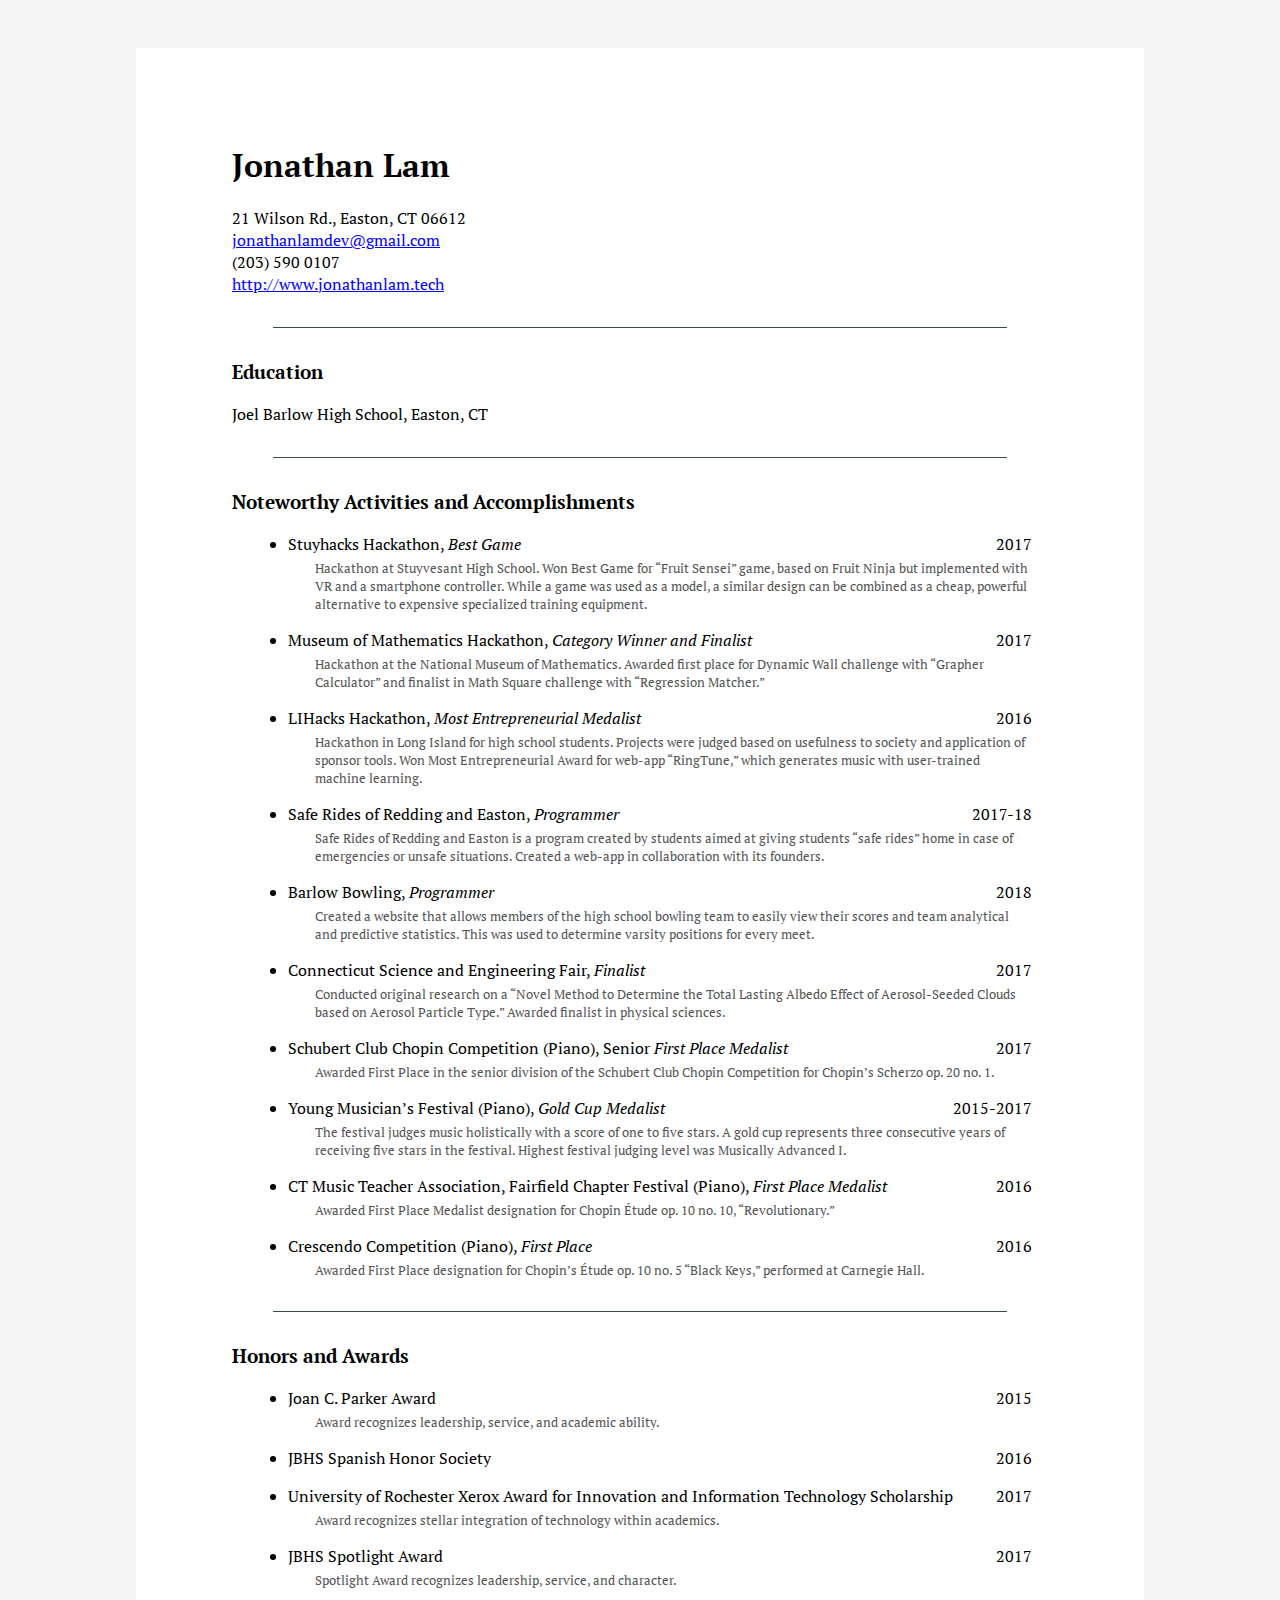
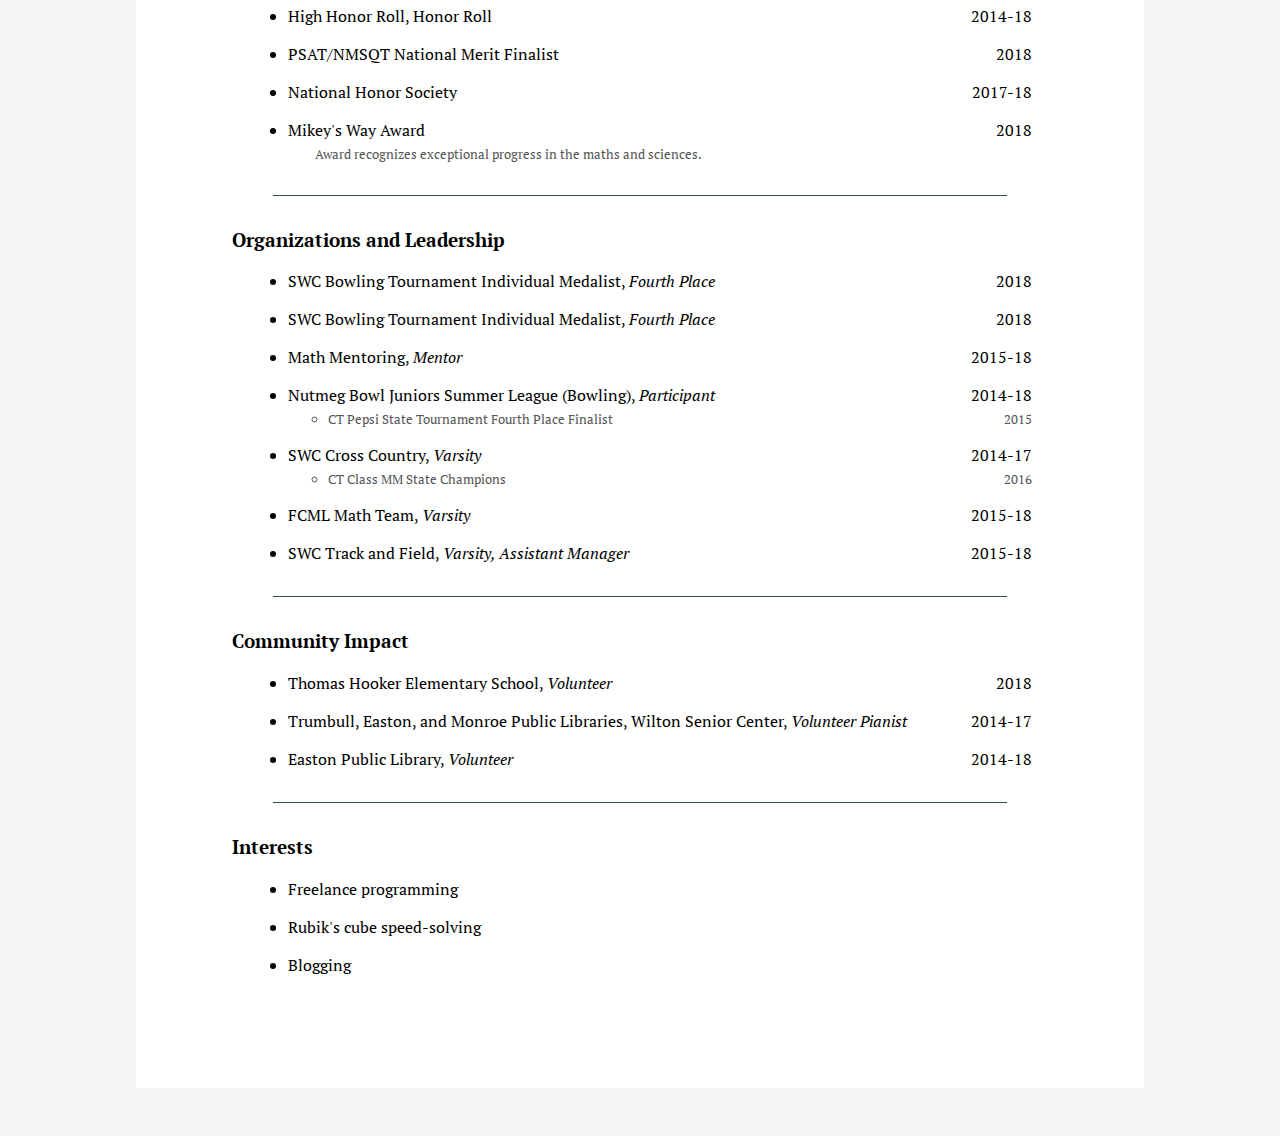
==== hs-resume/index.html @ 80af19aa "separated high school resume" ====
<!doctype html>
<html>
  <head>
    <title>Jonathan Lam &mdash; Résumé</title>
    <link rel='stylesheet' href='https://fonts.googleapis.com/css?family=PT+Serif:400,700'>
    <link rel='stylesheet' href='./main.css'>
  </head>
  <body>
    <h1>Jonathan Lam</h1>
    <p>21 Wilson Rd., Easton, CT 06612</p>
    <p><a href='mailto:jonathanlamdev@gmail.com' target='_blank'>jonathanlamdev@gmail.com</a></p>
    <p>(203) 590 0107</p>
    <p><a href='../'>http://www.jonathanlam.tech</a></p>
    <hr>
    <h3>Education</h3>
    <p>Joel Barlow High School, Easton, CT</p>
    <hr>
    <h3>Noteworthy Activities and Accomplishments</h3>
    <ul>
      <li>
        <p class='float-right'>2017</p>
        <p>Stuyhacks Hackathon, <em>Best Game</em></p>
        <p>Hackathon at Stuyvesant High School. Won Best Game for “Fruit Sensei” game, based on Fruit Ninja but implemented with VR and a smartphone controller. While a game was used as a model, a similar design can be combined as a cheap, powerful alternative to expensive specialized training equipment.</p>
      </li>
      <li>
        <p class='float-right'>2017</p>
        <p>Museum of Mathematics Hackathon, <em>Category Winner and Finalist</em></p>
        <p>Hackathon at the National Museum of Mathematics. Awarded first place for Dynamic Wall challenge with “Grapher Calculator” and finalist in Math Square challenge with “Regression Matcher.”</p>
      </li>
      <li>
        <p class='float-right'>2016</p>
        <p>LIHacks Hackathon, <em>Most Entrepreneurial Medalist</em></p>
        <p>Hackathon in Long Island for high school students. Projects were judged based on usefulness to society and application of sponsor tools. Won Most Entrepreneurial Award for web-app “RingTune,” which generates music with user-trained machine learning.</p>
      </li>
      <li>
        <p class='float-right'>2017-18</p>
        <p>Safe Rides of Redding and Easton, <em>Programmer</em></p>
        <p>Safe Rides of Redding and Easton is a program created by students aimed at giving students “safe rides” home in case of emergencies or unsafe situations. Created a web-app in collaboration with its founders.</p>
      </li>
      <li>
        <p class='float-right'>2018</p>
        <p>Barlow Bowling, <em>Programmer</em></p>
        <p>Created a website that allows members of the high school bowling team to easily view their scores and team analytical and predictive statistics. This was used to determine varsity positions for every meet.</p>
      </li>
      <li>
        <p class='float-right'>2017</p>
        <p>Connecticut Science and Engineering Fair, <em>Finalist</em></p>
        <p>Conducted original research on a “Novel Method to Determine the Total Lasting Albedo Effect of Aerosol-Seeded Clouds based on Aerosol Particle Type.” Awarded finalist in physical sciences.</p>
      </li>
      <li>
        <p class='float-right'>2017</p>
        <p>Schubert Club Chopin Competition (Piano), Senior <em>First Place Medalist</em></p>
        <p>Awarded First Place in the senior division of the Schubert Club Chopin Competition for Chopin’s Scherzo op. 20 no. 1.</p>
      </li>
      <li>
        <p class='float-right'>2015-2017</p>
        <p>Young Musician’s Festival (Piano), <em>Gold Cup Medalist</em></p>
        <p>The festival judges music holistically with a score of one to five stars. A gold cup represents three consecutive years of receiving five stars in the festival. Highest festival judging level was Musically Advanced I.</p>
      </li>
      <li>
        <p class='float-right'>2016</p>
        <p>CT Music Teacher Association, Fairfield Chapter Festival (Piano), <em>First Place Medalist</em></p>
        <p>Awarded First Place Medalist designation for Chopin Étude op. 10 no. 10, “Revolutionary.”</p>
      </li>
      <li>
        <p class='float-right'>2016</p>
        <p>Crescendo Competition (Piano), <em>First Place</em></p>
        <p>Awarded First Place designation for Chopin’s Étude op. 10 no. 5 “Black Keys,” performed at Carnegie Hall.</p>
      </li>
    </ul>
    <hr>
    <h3>Honors and Awards</h3>
    <ul>
      <li>
        <p class='float-right'>2015</p>
        <p>Joan C. Parker Award</p>
        <p>Award recognizes leadership, service, and academic ability.</p>
      </li>
      <li>
        <p class='float-right'>2016</p>
        <p>JBHS Spanish Honor Society</p>
      </li>
      <li>
        <p class='float-right'>2017</p>
        <p>University of Rochester Xerox Award for Innovation and Information Technology Scholarship</p>
        <p>Award recognizes stellar integration of technology within academics.</p>
      </li>
      <li>
        <p class='float-right'>2017</p>
        <p>JBHS Spotlight Award</p>
        <p>Spotlight Award recognizes leadership, service, and character.</p>
      </li>
      <li>
        <p class='float-right'>2014-18</p>
        <p>High Honor Roll, Honor Roll</p>
      </li>
      <li>
        <p class='float-right'>2018</p>
        <p>PSAT/NMSQT National Merit Finalist</p>
      </li>
      <li>
        <p class='float-right'>2017-18</p>
        <p>National Honor Society</p>
      </li>
      <li>
        <p class='float-right'>2018</p>
        <p>Mikey's Way Award</p>
        <p>Award recognizes exceptional progress in the maths and sciences.</p>
      </li>
    </ul>
    <hr>
    <h3>Organizations and Leadership
    </h3>
    <ul>
      <li>
        <p class='float-right'>2018</p>
        <p>SWC Bowling Tournament Individual Medalist, <em>Fourth Place</em></p>
      </li>
      <li>
        <p class='float-right'>2018</p>
        <p>SWC Bowling Tournament Individual Medalist, <em>Fourth Place</em></p>
      </li>
      <li>
        <p class='float-right'>2015-18</p>
        <p>Math Mentoring, <em>Mentor</em></p>
      </li>
      <li>
        <p class='float-right'>2014-18</p>
        <p>Nutmeg Bowl Juniors Summer League (Bowling), <em>Participant</em></p>
        <ul>
          <li>
            <p class='float-right'>2015</p>
            <p>CT Pepsi State Tournament Fourth Place Finalist</p>
          </li>
        </ul>
      </li>
      <li>
        <p class='float-right'>2014-17</p>
        <p>SWC Cross Country, <em>Varsity</em></p>
        <ul>
          <li>
            <p class='float-right'>2016</p>
            <p>CT Class MM State Champions</p>
          </li>
        </ul>
      </li>
      <li>
        <p class='float-right'>2015-18</p>
        <p>FCML Math Team, <em>Varsity</em></p>
      </li>
      <li>
        <p class='float-right'>2015-18</p>
        <p>SWC Track and Field, <em>Varsity, Assistant Manager</em></p>
      </li>
    </ul>
    <hr>
    <h3>Community Impact</h3>
    <ul>
      <li>
        <p class='float-right'>2018</p>
        <p>Thomas Hooker Elementary School, <em>Volunteer</em></p>
      </li>
      <li>
        <p class='float-right'>2014-17</p>
        <p>Trumbull, Easton, and Monroe Public Libraries, Wilton Senior Center, <em>Volunteer Pianist</em></p>
      </li>
      <li>
        <p class='float-right'>2014-18</p>
        <p>Easton Public Library, <em>Volunteer</em></p>
      </li>
    </ul>
    <hr>
    <h3>Interests</h3>
    <ul>
      <li>Freelance programming</li>
      <li>Rubik's cube speed-solving</li>
      <li>Blogging</li>
    </ul>
  </body>
</html>
---- hs-resume/main.css ----
* {
  margin-top: 0;
  box-sizing: border-bpx;
}
body, html {
  margin: 0;
  padding: 0;
  font-family: 'pt serif', serif;
}
html {
  background-color: whitesmoke;
}
body {
  background-color: white;
  padding: 1in;
  margin: 0.5in auto;
  max-width: 8.5in;
}
a {
  color: blue;
}
@media print {
  body {
    padding: 0;
    margin: 0;
  }
  a {
    color: black;
    text-decoration: none;
  }
  hr {
    margin: 0.5em;
  }
}
hr {
  margin: 2em auto;
  border: none;
  background-color: darkslategrey;
  width: 90%;
  height: 1px;
}
p {
  margin: 0;
}
body > ul > li {
  margin: 1em;
}
body > ul > li > p:nth-child(2) {
  margin-bottom: 0.25em;
}
body > ul > li > p:nth-child(3) {
  margin-left: 2em;
  font-size: smaller;
  color: #555;
}
ul > li > ul > li {
  font-size: smaller;
  color: #555;
}
.float-right {
  float: right;
  margin: 0 0 0 1em;
}
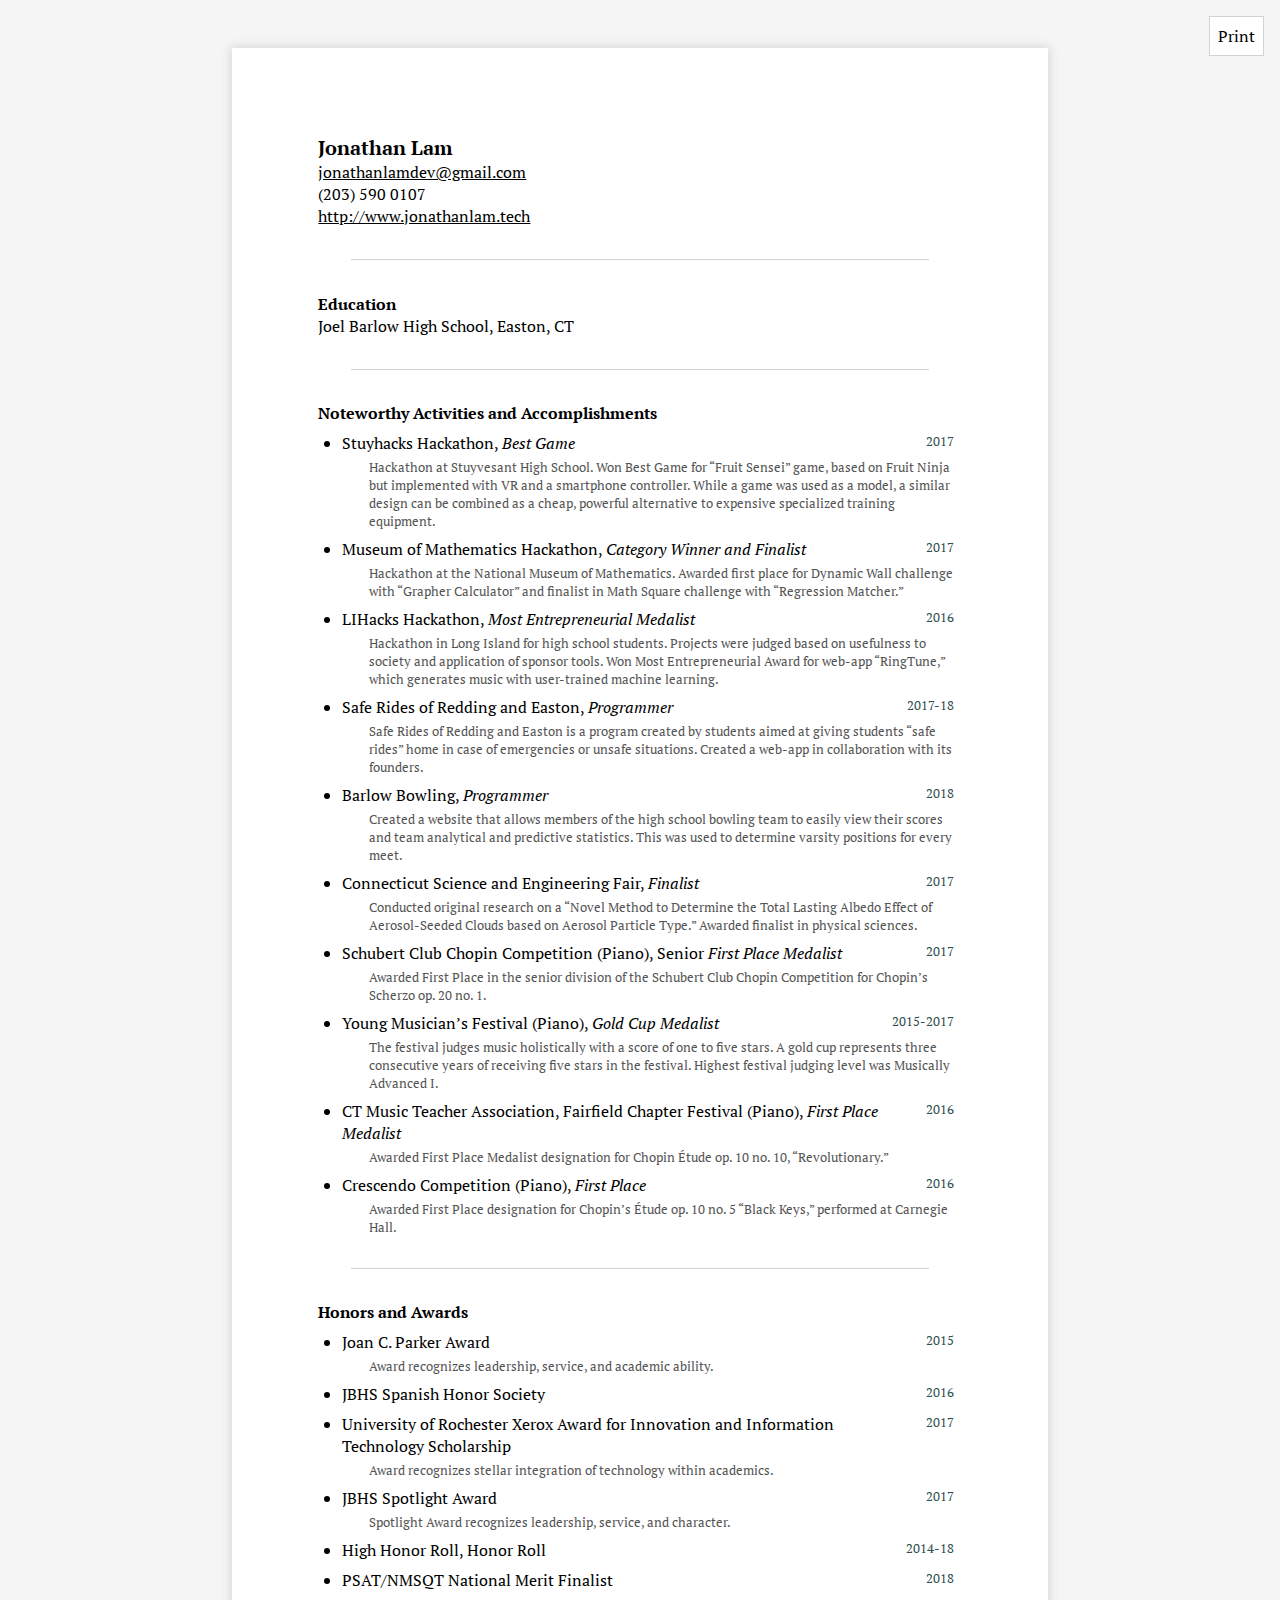
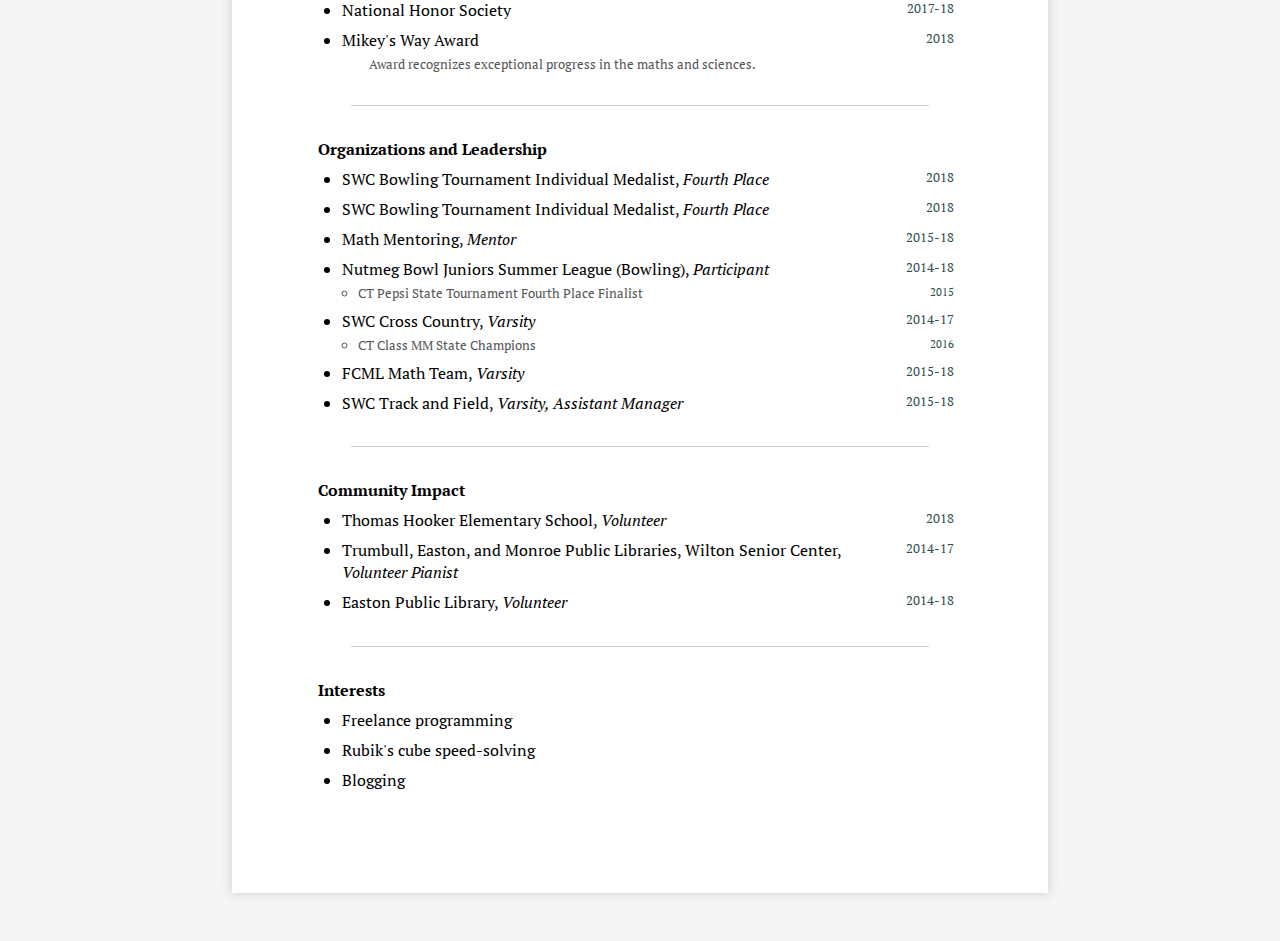
==== commit 68328e89: "updated resume format and content" ====
--- a/hs-resume/index.html
+++ b/hs-resume/index.html
@@ -3,11 +3,11 @@
   <head>
     <title>Jonathan Lam &mdash; Résumé</title>
     <link rel='stylesheet' href='https://fonts.googleapis.com/css?family=PT+Serif:400,700'>
-    <link rel='stylesheet' href='./main.css'>
+    <link rel='stylesheet' href='../resume.css'>
   </head>
   <body>
+    <div id='printButton' onclick='print()'>Print</div>
     <h1>Jonathan Lam</h1>
-    <p>21 Wilson Rd., Easton, CT 06612</p>
     <p><a href='mailto:jonathanlamdev@gmail.com' target='_blank'>jonathanlamdev@gmail.com</a></p>
     <p>(203) 590 0107</p>
     <p><a href='../'>http://www.jonathanlam.tech</a></p>
--- a/resume.css
+++ b/resume.css
@@ -0,0 +1,101 @@
+* {
+  margin-top: 0;
+  box-sizing: border-box;
+}
+body, html {
+  margin: 0;
+  padding: 0;
+  font-family: 'pt serif', serif;
+  font-size: 0.167in;
+}
+html {
+  background-color: whitesmoke;
+}
+body {
+  background-color: white;
+  padding: 0.9in;
+  margin: 0.5in auto;
+  width: 8.5in;
+  box-shadow: 0 0 10px 1px lightgrey;
+}
+#printButton {
+  position: fixed;
+  margin: 1em;
+  padding: 0.5em;
+  border: 1px solid lightgrey;
+  background-color: white;
+  top: 0;
+  right: 0;
+  cursor: pointer;
+}
+#printButton:hover {
+  text-decoration: underline;
+}
+a {
+  color: black;
+}
+h1, h3 {
+  font-size: 1.25em;
+  margin: 0;
+}
+h3 {
+  font-size: 1em;
+}
+hr {
+  margin: 2em auto;
+  border: none;
+  background-color: lightgrey;
+  width: 90%;
+  height: 1px;
+}
+p {
+  margin: 0;
+}
+ul {
+  padding-left: 1em;
+}
+body > ul > li {
+  margin: 0.5em;
+}
+body > ul > li > p:nth-child(2) {
+  margin-bottom: 0.25em;
+}
+body > ul > li > p:nth-child(3) {
+  margin-left: 2em;
+  font-size: smaller;
+  color: #555;
+}
+ul > li > ul > li {
+  font-size: smaller;
+  color: #555;
+}
+.float-right {
+  float: right;
+  margin: 0 0 0 1em;
+  font-size: smaller;
+  color: darkslategrey;
+}
+
+@media print {
+  html {
+    background-color: transparent;
+  }
+  body {
+    padding: 0.25in 0.25in 0 0.25in;
+    margin: 0;
+    box-shadow: none;
+  }
+  a {
+    color: black;
+    text-decoration: none;
+  }
+  hr {
+    margin: 1.5em 0 0.25em 0;
+    height: 1px;
+    width: 100%;
+    background-color: black;
+  }
+  #printButton {
+    display: none;
+  }
+}
